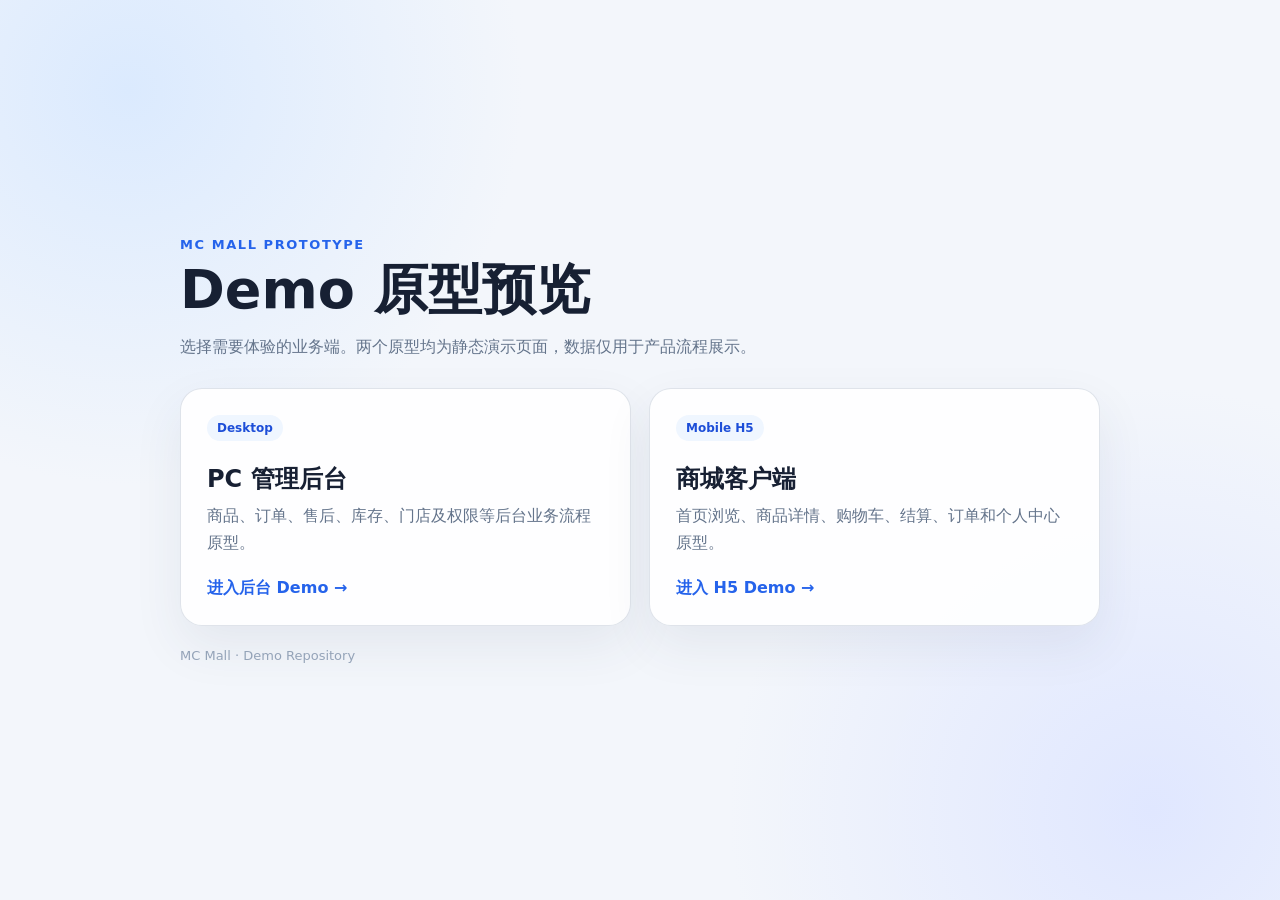
==== index.html @ 7c3d9e8e "发布 MC Mall 在线预览原型" ====
<!doctype html>
<html lang="zh-CN">
  <head>
    <meta charset="UTF-8" />
    <meta name="viewport" content="width=device-width, initial-scale=1.0" />
    <title>MC Mall Demo</title>
    <style>
      :root {
        color-scheme: light;
        font-family:
          Inter, "PingFang SC", "Microsoft YaHei", system-ui, -apple-system,
          BlinkMacSystemFont, "Segoe UI", sans-serif;
        color: #172033;
        background: #f3f6fb;
      }

      * {
        box-sizing: border-box;
      }

      body {
        margin: 0;
        min-height: 100vh;
        display: grid;
        place-items: center;
        padding: 32px 20px;
        background:
          radial-gradient(circle at 10% 10%, #dbeafe 0, transparent 28%),
          radial-gradient(circle at 90% 90%, #e0e7ff 0, transparent 30%),
          #f3f6fb;
      }

      main {
        width: min(920px, 100%);
      }

      header {
        margin-bottom: 28px;
      }

      .eyebrow {
        margin: 0 0 8px;
        color: #2563eb;
        font-size: 13px;
        font-weight: 700;
        letter-spacing: 0.12em;
        text-transform: uppercase;
      }

      h1 {
        margin: 0;
        font-size: clamp(32px, 6vw, 54px);
        line-height: 1.1;
      }

      header p:last-child {
        max-width: 660px;
        margin: 14px 0 0;
        color: #64748b;
        font-size: 16px;
        line-height: 1.7;
      }

      .demo-grid {
        display: grid;
        grid-template-columns: repeat(2, minmax(0, 1fr));
        gap: 18px;
      }

      .demo-card {
        display: flex;
        min-height: 220px;
        flex-direction: column;
        padding: 26px;
        border: 1px solid rgba(148, 163, 184, 0.3);
        border-radius: 22px;
        color: inherit;
        background: rgba(255, 255, 255, 0.9);
        box-shadow: 0 20px 50px rgba(51, 65, 85, 0.08);
        text-decoration: none;
        transition:
          transform 160ms ease,
          box-shadow 160ms ease,
          border-color 160ms ease;
      }

      .demo-card:hover {
        transform: translateY(-4px);
        border-color: #93c5fd;
        box-shadow: 0 24px 60px rgba(37, 99, 235, 0.14);
      }

      .badge {
        align-self: flex-start;
        padding: 6px 10px;
        border-radius: 999px;
        color: #1d4ed8;
        background: #eff6ff;
        font-size: 12px;
        font-weight: 700;
      }

      h2 {
        margin: 22px 0 8px;
        font-size: 24px;
      }

      .demo-card p {
        margin: 0;
        color: #64748b;
        line-height: 1.65;
      }

      .open {
        margin-top: auto;
        padding-top: 22px;
        color: #2563eb;
        font-weight: 700;
      }

      footer {
        margin-top: 22px;
        color: #94a3b8;
        font-size: 13px;
      }

      @media (max-width: 680px) {
        .demo-grid {
          grid-template-columns: 1fr;
        }
      }
    </style>
  </head>
  <body>
    <main>
      <header>
        <p class="eyebrow">MC Mall Prototype</p>
        <h1>Demo 原型预览</h1>
        <p>选择需要体验的业务端。两个原型均为静态演示页面，数据仅用于产品流程展示。</p>
      </header>

      <section class="demo-grid" aria-label="Demo 列表">
        <a class="demo-card" href="./admin-pc-prototype/">
          <span class="badge">Desktop</span>
          <h2>PC 管理后台</h2>
          <p>商品、订单、售后、库存、门店及权限等后台业务流程原型。</p>
          <span class="open">进入后台 Demo →</span>
        </a>

        <a class="demo-card" href="./mc-miniapp-prototype/">
          <span class="badge">Mobile H5</span>
          <h2>商城客户端</h2>
          <p>首页浏览、商品详情、购物车、结算、订单和个人中心原型。</p>
          <span class="open">进入 H5 Demo →</span>
        </a>
      </section>

      <footer>MC Mall · Demo Repository</footer>
    </main>
  </body>
</html>
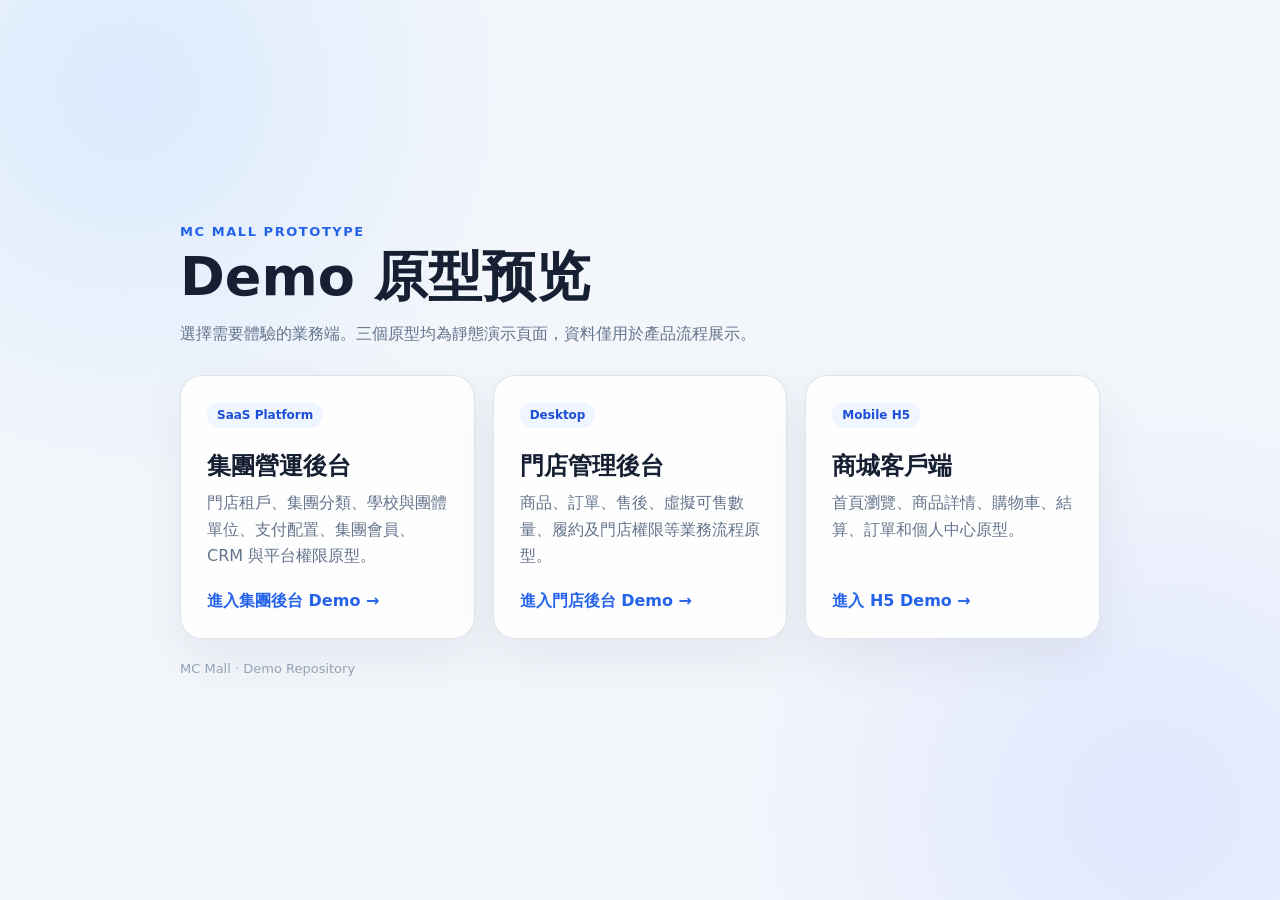
==== commit a09ac8a8: "新增集团运营后台并完善配置管理" ====
--- a/index.html
+++ b/index.html
@@ -63,13 +63,13 @@
 
       .demo-grid {
         display: grid;
-        grid-template-columns: repeat(2, minmax(0, 1fr));
+        grid-template-columns: repeat(3, minmax(0, 1fr));
         gap: 18px;
       }
 
       .demo-card {
         display: flex;
-        min-height: 220px;
+        min-height: 240px;
         flex-direction: column;
         padding: 26px;
         border: 1px solid rgba(148, 163, 184, 0.3);
@@ -136,22 +136,29 @@
       <header>
         <p class="eyebrow">MC Mall Prototype</p>
         <h1>Demo 原型预览</h1>
-        <p>选择需要体验的业务端。两个原型均为静态演示页面，数据仅用于产品流程展示。</p>
+        <p>選擇需要體驗的業務端。三個原型均為靜態演示頁面，資料僅用於產品流程展示。</p>
       </header>
 
       <section class="demo-grid" aria-label="Demo 列表">
+        <a class="demo-card" href="./group-admin-prototype/">
+          <span class="badge">SaaS Platform</span>
+          <h2>集團營運後台</h2>
+          <p>門店租戶、集團分類、學校與團體單位、支付配置、集團會員、CRM 與平台權限原型。</p>
+          <span class="open">進入集團後台 Demo →</span>
+        </a>
+
         <a class="demo-card" href="./admin-pc-prototype/">
           <span class="badge">Desktop</span>
-          <h2>PC 管理后台</h2>
-          <p>商品、订单、售后、库存、门店及权限等后台业务流程原型。</p>
-          <span class="open">进入后台 Demo →</span>
+          <h2>門店管理後台</h2>
+          <p>商品、訂單、售後、虛擬可售數量、履約及門店權限等業務流程原型。</p>
+          <span class="open">進入門店後台 Demo →</span>
         </a>
 
         <a class="demo-card" href="./mc-miniapp-prototype/">
           <span class="badge">Mobile H5</span>
-          <h2>商城客户端</h2>
-          <p>首页浏览、商品详情、购物车、结算、订单和个人中心原型。</p>
-          <span class="open">进入 H5 Demo →</span>
+          <h2>商城客戶端</h2>
+          <p>首頁瀏覽、商品詳情、購物車、結算、訂單和個人中心原型。</p>
+          <span class="open">進入 H5 Demo →</span>
         </a>
       </section>
 
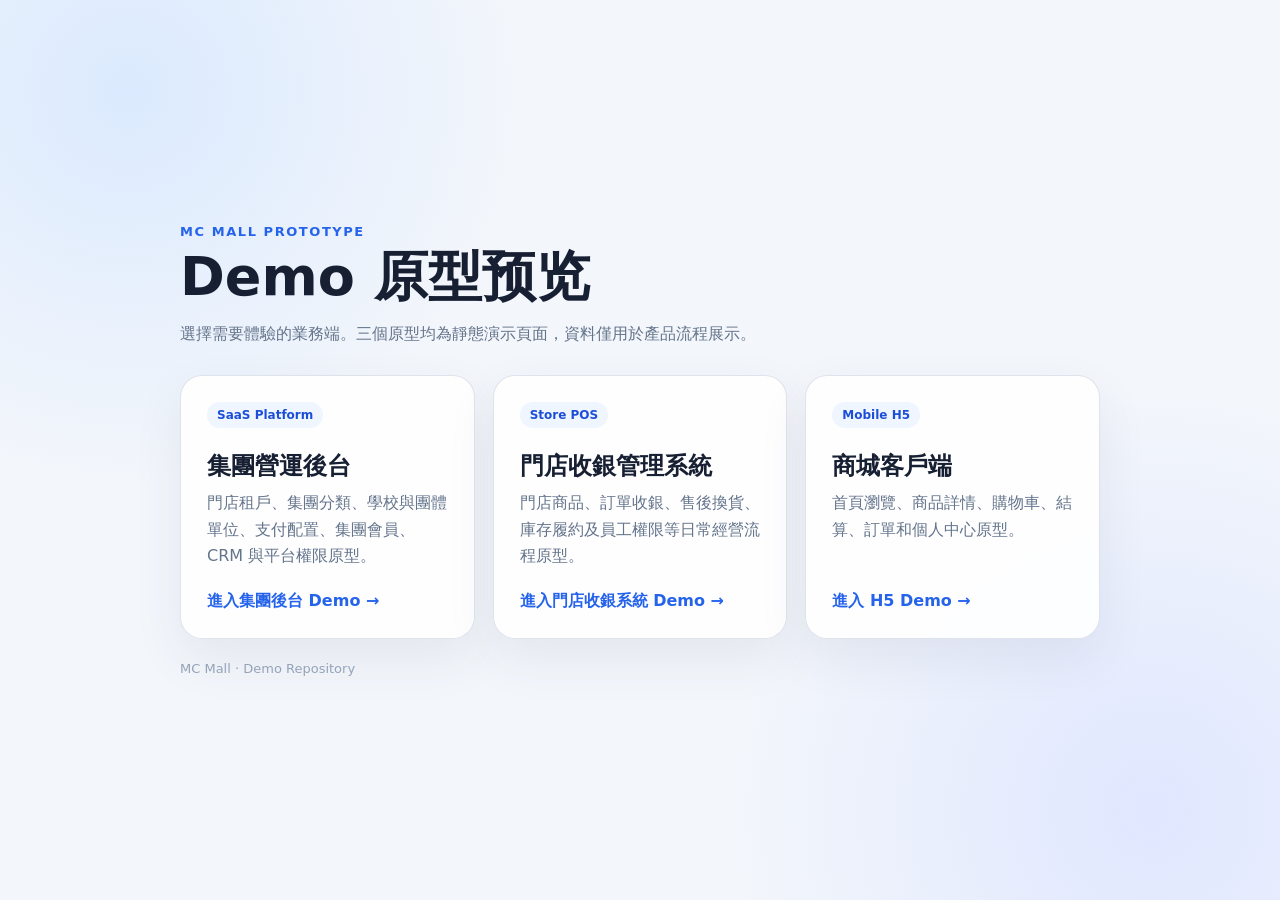
==== commit 9fa99a00: "调整门店收银管理系统定位文案" ====
--- a/index.html
+++ b/index.html
@@ -148,10 +148,10 @@
         </a>
 
         <a class="demo-card" href="./admin-pc-prototype/">
-          <span class="badge">Desktop</span>
-          <h2>門店管理後台</h2>
-          <p>商品、訂單、售後、虛擬可售數量、履約及門店權限等業務流程原型。</p>
-          <span class="open">進入門店後台 Demo →</span>
+          <span class="badge">Store POS</span>
+          <h2>門店收銀管理系統</h2>
+          <p>門店商品、訂單收銀、售後換貨、庫存履約及員工權限等日常經營流程原型。</p>
+          <span class="open">進入門店收銀系統 Demo →</span>
         </a>
 
         <a class="demo-card" href="./mc-miniapp-prototype/">
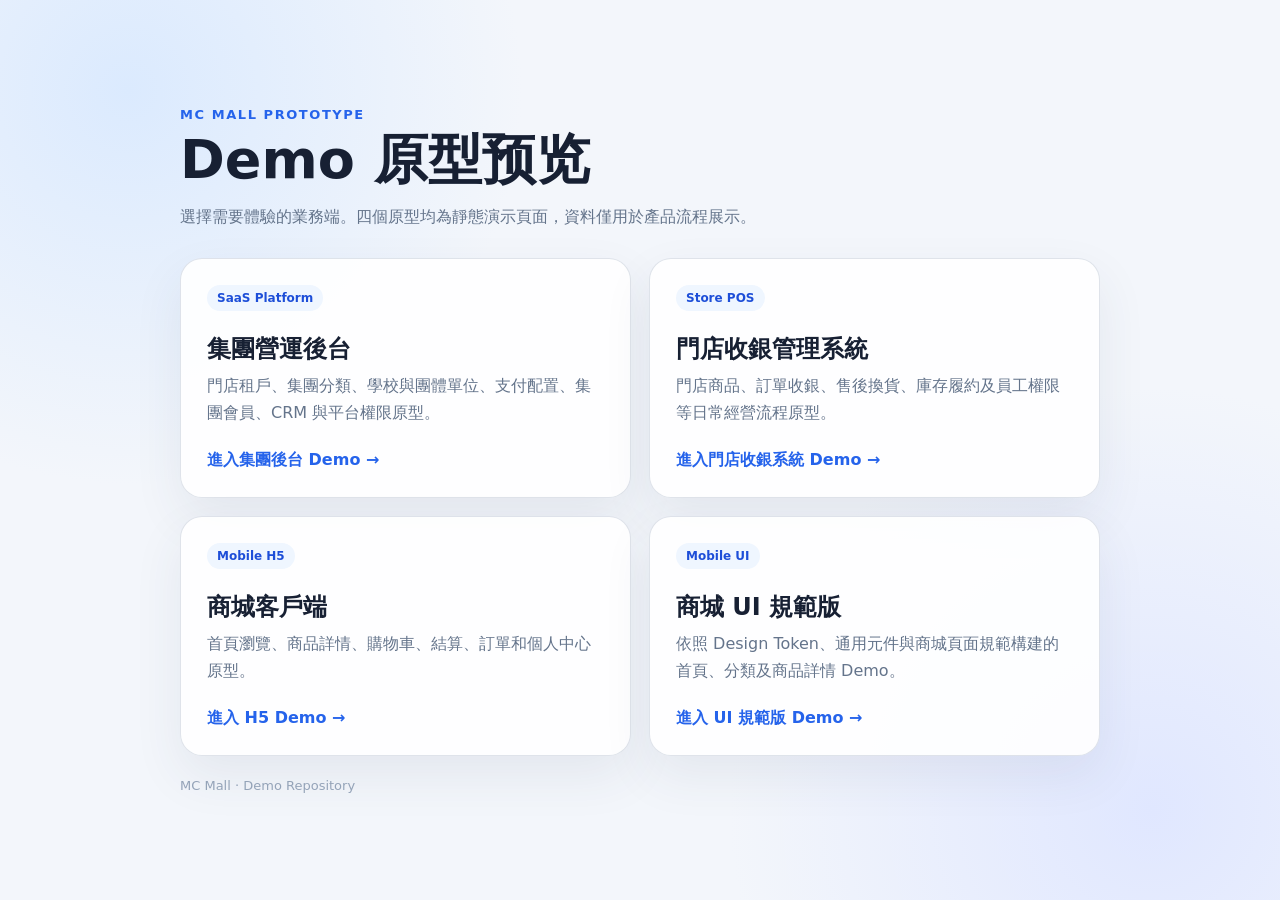
==== commit 89fb61ee: "docs: link mobile UI demo from preview home" ====
--- a/index.html
+++ b/index.html
@@ -63,7 +63,7 @@
 
       .demo-grid {
         display: grid;
-        grid-template-columns: repeat(3, minmax(0, 1fr));
+        grid-template-columns: repeat(2, minmax(0, 1fr));
         gap: 18px;
       }
 
@@ -136,7 +136,7 @@
       <header>
         <p class="eyebrow">MC Mall Prototype</p>
         <h1>Demo 原型预览</h1>
-        <p>選擇需要體驗的業務端。三個原型均為靜態演示頁面，資料僅用於產品流程展示。</p>
+        <p>選擇需要體驗的業務端。四個原型均為靜態演示頁面，資料僅用於產品流程展示。</p>
       </header>
 
       <section class="demo-grid" aria-label="Demo 列表">
@@ -160,6 +160,13 @@
           <p>首頁瀏覽、商品詳情、購物車、結算、訂單和個人中心原型。</p>
           <span class="open">進入 H5 Demo →</span>
         </a>
+
+        <a class="demo-card" href="./mc-mall-ui-demo-spec/demo/">
+          <span class="badge">Mobile UI</span>
+          <h2>商城 UI 規範版</h2>
+          <p>依照 Design Token、通用元件與商城頁面規範構建的首頁、分類及商品詳情 Demo。</p>
+          <span class="open">進入 UI 規範版 Demo →</span>
+        </a>
       </section>
 
       <footer>MC Mall · Demo Repository</footer>
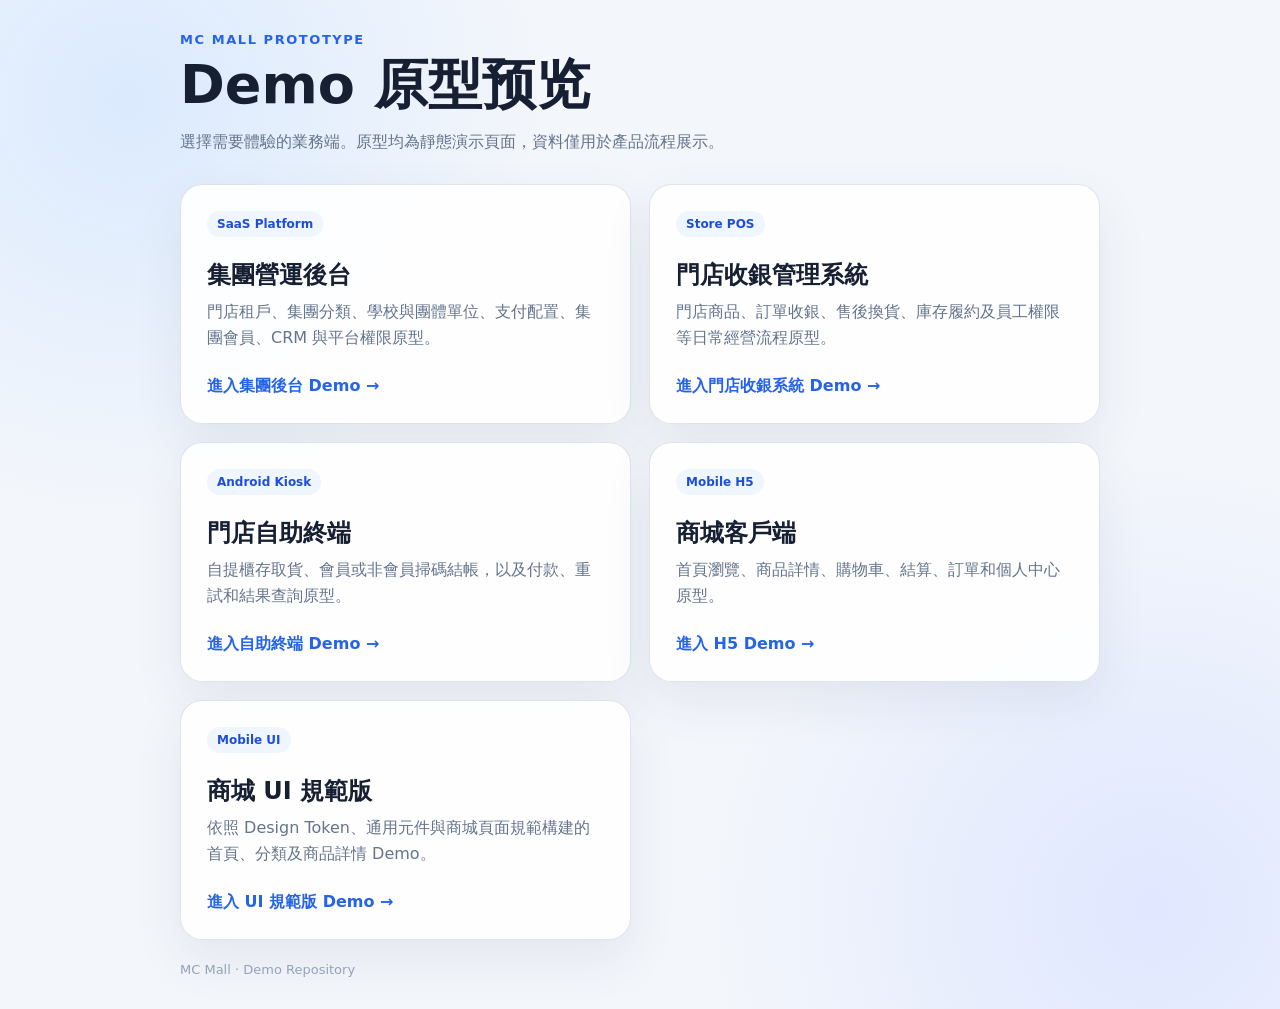
==== commit 38f77506: "在预览首页添加门店自助终端入口" ====
--- a/index.html
+++ b/index.html
@@ -136,7 +136,7 @@
       <header>
         <p class="eyebrow">MC Mall Prototype</p>
         <h1>Demo 原型预览</h1>
-        <p>選擇需要體驗的業務端。四個原型均為靜態演示頁面，資料僅用於產品流程展示。</p>
+        <p>選擇需要體驗的業務端。原型均為靜態演示頁面，資料僅用於產品流程展示。</p>
       </header>
 
       <section class="demo-grid" aria-label="Demo 列表">
@@ -152,6 +152,13 @@
           <h2>門店收銀管理系統</h2>
           <p>門店商品、訂單收銀、售後換貨、庫存履約及員工權限等日常經營流程原型。</p>
           <span class="open">進入門店收銀系統 Demo →</span>
+        </a>
+
+        <a class="demo-card" href="./android-kiosk-prototype/">
+          <span class="badge">Android Kiosk</span>
+          <h2>門店自助終端</h2>
+          <p>自提櫃存取貨、會員或非會員掃碼結帳，以及付款、重試和結果查詢原型。</p>
+          <span class="open">進入自助終端 Demo →</span>
         </a>
 
         <a class="demo-card" href="./mc-miniapp-prototype/">
